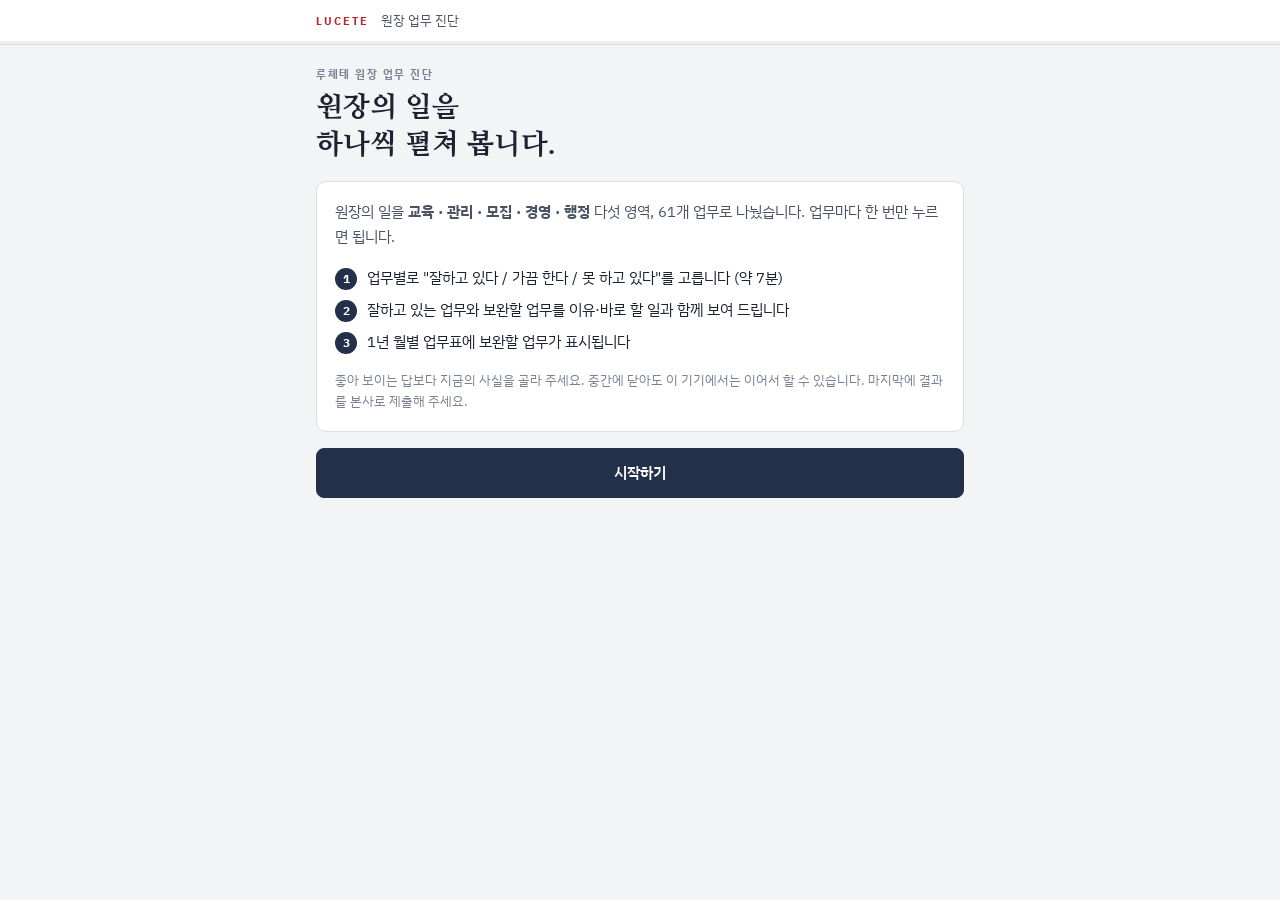
==== index.html @ 79c85198 "원장 업무 진단 앱 첫 버전 Co-Authored-By: Claude Opus 5.5 <noreply@anthropic.com> Claude-Session: https://clau" ====
<!doctype html>
<html lang="ko">
<head>
<meta charset="utf-8">
<meta name="viewport" content="width=device-width, initial-scale=1, viewport-fit=cover">
<title>루체테 원장 업무 진단</title>
<meta name="robots" content="noindex">
<link rel="preconnect" href="https://fonts.googleapis.com">
<link rel="preconnect" href="https://fonts.gstatic.com" crossorigin>
<link rel="stylesheet" href="https://fonts.googleapis.com/css2?family=IBM+Plex+Sans+KR:wght@400;500;600;700&family=Nanum+Myeongjo:wght@700;800&display=swap">
<link rel="stylesheet" href="style.css">
<style>:root{padding-top:env(safe-area-inset-top,0px);padding-bottom:env(safe-area-inset-bottom,0px)} body{margin:0}</style>
</head>
<body>
<div class="top"><div class="top-in"><span class="brand">LUCETE</span><span class="stage" id="stage">원장 업무 진단</span></div><div class="bar"><i id="bar" style="width:0%"></i></div></div>
<main class="wrap" id="app" aria-live="polite"></main>
<script src="config.js"></script>
<script src="content.js"></script>
<script src="app.js"></script>
</body>
</html>
---- style.css ----
/* Layout: 한 열 업무 점검표 — 업무 카드에 세 칸 답, 결과는 탭(진단·보완·월별표·보내기) */
:root {
  --bg: #F3F4F6; --paper: #FFFFFF; --ink: #1C2230; --ink-2: #4A5263; --ink-3: #7A8292;
  --line: #DADDE3; --line-2: #ECEEF1; --red: #B8262C; --red-soft: #FBEDEE; --navy: #22304A;
  --good: #1F7A5A; --good-soft: #E6F3EE; --mid: #A5640F; --mid-soft: #FBF1E2; --bad: #B8262C; --bad-soft: #FBEDEE;
  --on-navy: #FFFFFF;
  --font-body: "IBM Plex Sans KR", "Apple SD Gothic Neo", "Malgun Gothic", sans-serif;
  --font-display: "Nanum Myeongjo", "AppleMyungjo", "Batang", serif;
  --r: 10px;
}
@media (prefers-color-scheme: dark) {
  :root:not([data-theme="light"]) {
    --bg: #14161B; --paper: #1D2027; --ink: #ECEEF2; --ink-2: #B9BFCA; --ink-3: #868D9A;
    --line: #343844; --line-2: #272A32; --red: #E35A5F; --red-soft: #3A2124; --navy: #9DB1D6;
    --good: #5CC59B; --good-soft: #1C3229; --mid: #E1A24C; --mid-soft: #3A2E1C; --bad: #E35A5F; --bad-soft: #3A2124;
    --on-navy: #14161B; color-scheme: dark;
  }
}
:root[data-theme="dark"] {
  --bg: #14161B; --paper: #1D2027; --ink: #ECEEF2; --ink-2: #B9BFCA; --ink-3: #868D9A;
  --line: #343844; --line-2: #272A32; --red: #E35A5F; --red-soft: #3A2124; --navy: #9DB1D6;
  --good: #5CC59B; --good-soft: #1C3229; --mid: #E1A24C; --mid-soft: #3A2E1C; --bad: #E35A5F; --bad-soft: #3A2124;
  --on-navy: #14161B; color-scheme: dark;
}
* { box-sizing: border-box; }
html, body { background: var(--bg); }
body { color: var(--ink); font-family: var(--font-body); font-size: 15px; line-height: 1.65; -webkit-font-smoothing: antialiased; }
body::before { content: ""; position: fixed; inset: 0 0 auto; height: env(safe-area-inset-top, 0px); z-index: 10; background: var(--paper); }
button, input { font: inherit; color: inherit; }
.wrap { max-width: 680px; margin: 0 auto; padding-left: max(16px, env(safe-area-inset-left, 0px)); padding-right: max(16px, env(safe-area-inset-right, 0px)); padding-block: 20px 64px; }
.top { position: sticky; top: env(safe-area-inset-top, 0px); z-index: 5; background: var(--paper); border-bottom: 1px solid var(--line); }
.top-in { max-width: 680px; margin: 0 auto; padding-left: max(16px, env(safe-area-inset-left, 0px)); padding-right: max(16px, env(safe-area-inset-right, 0px)); padding-block: 10px; display: flex; align-items: center; gap: 12px; }
.brand { font-size: 11px; letter-spacing: .18em; font-weight: 700; color: var(--red); }
.stage { font-size: 13px; color: var(--ink-2); flex: 1; min-width: 0; white-space: nowrap; overflow: hidden; text-overflow: ellipsis; }
.bar { height: 3px; background: var(--line-2); } .bar i { display: block; height: 100%; background: var(--red); transition: width .3s; }
@media (prefers-reduced-motion: reduce) { .bar i { transition: none; } }
h1, h2, h3 { margin: 0; text-wrap: balance; }
h1 { font-family: var(--font-display); font-weight: 800; font-size: 28px; line-height: 1.35; }
h2 { font-family: var(--font-display); font-weight: 800; font-size: 22px; line-height: 1.4; }
h3 { font-size: 16px; font-weight: 700; line-height: 1.5; }
p { margin: 0; }
.eyebrow { font-size: 11px; letter-spacing: .14em; font-weight: 700; color: var(--ink-3); }
.muted { color: var(--ink-3); font-size: 13px; }
.lead { font-size: 15px; color: var(--ink-2); }
.stack { display: grid; gap: 16px; } .stack-s { display: grid; gap: 6px; }
.sheet { background: var(--paper); border: 1px solid var(--line); border-radius: var(--r); padding: 18px; }
.btn { appearance: none; border: 1px solid var(--line); background: var(--paper); border-radius: 8px; padding: 12px 18px; font-weight: 600; cursor: pointer; min-height: 46px; }
.btn.primary { background: var(--navy); border-color: var(--navy); color: var(--on-navy); }
.btn.red { background: var(--red); border-color: var(--red); color: #fff; }
.btn.block { width: 100%; }
.actions { display: flex; gap: 10px; } .actions .btn { flex: 1; }
button:focus-visible, input:focus-visible, summary:focus-visible { outline: 2px solid var(--red); outline-offset: 2px; }
.steps { display: grid; gap: 8px; }
.steps div { display: flex; gap: 10px; align-items: flex-start; font-size: 14.5px; }
.steps b { flex: none; width: 22px; height: 22px; border-radius: 50%; background: var(--navy); color: var(--on-navy); display: grid; place-items: center; font-size: 12px; margin-top: 2px; }
.field { display: grid; gap: 6px; }
.field label, .flabel { font-size: 13px; color: var(--ink-2); }
input[type=text] { width: 100%; border: 1px solid var(--line); border-radius: 8px; padding: 10px 12px; background: var(--paper); }
.seg { display: flex; flex-wrap: wrap; gap: 6px; }
.seg-b { border: 1px solid var(--line); background: var(--paper); border-radius: 8px; padding: 9px 14px; cursor: pointer; font-size: 14px; }
.seg-b.on { background: var(--navy); border-color: var(--navy); color: var(--on-navy); }

/* 진단 */
.area-tabs { display: flex; gap: 4px; }
.at { flex: 1; text-align: center; font-size: 12.5px; padding: 6px 0; border-radius: 6px; background: var(--line-2); color: var(--ink-3); font-weight: 600; }
.at.done { background: var(--good-soft); color: var(--good); }
.at.on { background: var(--navy); color: var(--on-navy); }
.tasks { display: grid; gap: 10px; }
.grp { font-size: 12px; font-weight: 700; color: var(--red); letter-spacing: .06em; margin-top: 8px; }
.task { background: var(--paper); border: 1px solid var(--line); border-radius: var(--r); padding: 14px; display: grid; gap: 10px; }
.task.miss { border-color: var(--bad); box-shadow: 0 0 0 1px var(--bad); }
.task-h { display: flex; justify-content: space-between; gap: 8px; align-items: center; }
.tid { font-size: 11px; font-weight: 700; color: var(--ink-3); letter-spacing: .06em; }
.freq { font-size: 11.5px; color: var(--ink-2); background: var(--line-2); border-radius: 4px; padding: 1px 7px; white-space: nowrap; }
.task-t { font-size: 15px; font-weight: 500; }
.ans { display: grid; grid-template-columns: repeat(3, 1fr); gap: 6px; }
.ans:has(.na), .ans.four { grid-template-columns: repeat(2, 1fr); }
@media (min-width: 520px) { .ans.four { grid-template-columns: repeat(4, 1fr); } }
.ab { border: 1px solid var(--line); background: var(--paper); border-radius: 8px; padding: 9px 4px; font-size: 13.5px; font-weight: 600; cursor: pointer; min-height: 42px; color: var(--ink-2); }
.ab.good.on { background: var(--good); border-color: var(--good); color: #fff; }
.ab.mid.on { background: var(--mid); border-color: var(--mid); color: #fff; }
.ab.bad.on { background: var(--bad); border-color: var(--bad); color: #fff; }
.ab.na.on { background: var(--ink-3); border-color: var(--ink-3); color: #fff; }
.flag { font-size: 13.5px; border-radius: 8px; padding: 10px 12px; }
.bad-f { background: var(--bad-soft); color: var(--bad); }

/* 결과 */
.tabs { display: grid; grid-template-columns: repeat(4, 1fr); gap: 4px; background: var(--line-2); padding: 4px; border-radius: 10px; margin-bottom: 16px; }
.tab { border: 0; background: transparent; padding: 9px 2px; border-radius: 7px; font-size: 13px; font-weight: 600; color: var(--ink-2); cursor: pointer; }
.tab.on { background: var(--paper); color: var(--ink); box-shadow: 0 1px 2px rgba(0,0,0,.08); }
.score-card { display: flex; gap: 18px; align-items: center; background: var(--navy); color: var(--on-navy); border-radius: var(--r); padding: 18px 20px; flex-wrap: wrap; }
.score { display: flex; align-items: baseline; gap: 4px; }
.score .num { font-family: var(--font-display); font-size: 52px; font-weight: 800; line-height: 1; font-variant-numeric: tabular-nums; }
.score .of { opacity: .7; }
.score-meta { display: grid; gap: 8px; min-width: 0; flex: 1; }
.cnt { display: flex; flex-wrap: wrap; gap: 6px; }
.c { font-size: 12.5px; font-weight: 700; padding: 3px 9px; border-radius: 999px; background: var(--paper); }
.c.good { color: var(--good); } .c.mid { color: var(--mid); } .c.bad { color: var(--bad); }
.hbars { display: grid; gap: 10px; }
.hb { display: grid; grid-template-columns: 52px 1fr 36px; gap: 10px; align-items: center; font-size: 14px; }
.hb-t { height: 10px; background: var(--line-2); border-radius: 5px; overflow: hidden; }
.hb-t i { display: block; height: 100%; background: var(--navy); border-radius: 5px; }
.hb-t i.w { background: var(--bad); } .hb-t i.s { background: var(--good); }
.hb-v { text-align: right; font-weight: 700; font-variant-numeric: tabular-nums; }
details.ref { border: 1px solid var(--line); border-radius: 8px; }
details.ref summary { cursor: pointer; padding: 11px 14px; font-weight: 600; font-size: 14px; list-style: none; display: flex; gap: 8px; align-items: center; }
details.ref summary::-webkit-details-marker { display: none; }
details.ref summary::after { content: "+"; margin-left: auto; color: var(--ink-3); }
details.ref[open] summary::after { content: "−"; }
details.ref .rb { padding: 0 14px 14px; display: grid; gap: 10px; }
.kind { font-size: 11.5px; font-weight: 700; color: var(--good); background: var(--good-soft); border-radius: 4px; padding: 1px 7px; }
ul.ok { margin: 0; padding-left: 18px; font-size: 14px; color: var(--ink-2); display: grid; gap: 4px; }
.keep { font-size: 13px; color: var(--good); background: var(--good-soft); border-radius: 6px; padding: 8px 10px; }
.pick { display: flex; flex-wrap: wrap; gap: 6px; }
.pill { border: 1px solid var(--line); background: var(--paper); border-radius: 999px; padding: 7px 12px; font-size: 13.5px; cursor: pointer; }
.pill.on { background: var(--navy); border-color: var(--navy); color: var(--on-navy); }
.fix { background: var(--paper); border: 1px solid var(--line); border-radius: var(--r); padding: 16px; display: grid; gap: 10px; }
.fix.bad { border-top: 3px solid var(--bad); } .fix.mid { border-top: 3px solid var(--mid); }
.fix-h { display: flex; flex-wrap: wrap; gap: 8px; align-items: center; }
.lvl { font-size: 12px; font-weight: 700; border-radius: 4px; padding: 2px 8px; }
.lvl.bad { background: var(--bad-soft); color: var(--bad); } .lvl.mid { background: var(--mid-soft); color: var(--mid); } .lvl.pri { background: var(--navy); color: var(--on-navy); }
.fx { display: grid; gap: 2px; font-size: 14.5px; color: var(--ink-2); }
.fx-k { font-size: 12px; font-weight: 700; color: var(--ink); }
.fx.todo { background: var(--bg); border-radius: 8px; padding: 10px 12px; }
.fx.todo p:last-child { color: var(--ink); font-weight: 500; }
.res { font-size: 13px; color: var(--ink-3); display: flex; gap: 8px; flex-wrap: wrap; }
.res span { font-weight: 700; color: var(--ink-2); }
.legend { display: flex; flex-wrap: wrap; gap: 6px; }
.chips { display: flex; flex-wrap: wrap; gap: 6px; }
.ch { font-size: 13px; border-radius: 6px; padding: 4px 9px; background: var(--line-2); color: var(--ink-2); border: 1px solid transparent; }
.ch.good { background: var(--good-soft); color: var(--good); }
.ch.mid { background: var(--mid-soft); color: var(--mid); font-weight: 600; }
.ch.bad { background: var(--bad-soft); color: var(--bad); font-weight: 700; border-color: var(--bad); }
.rec { display: grid; gap: 6px; }
.rec-k { font-size: 12.5px; font-weight: 700; color: var(--ink-3); }
.months { display: grid; grid-template-columns: repeat(auto-fill, minmax(200px, 1fr)); gap: 10px; }
.mon { background: var(--paper); border: 1px solid var(--line); border-radius: var(--r); padding: 12px; display: grid; gap: 8px; align-content: start; }
.mon.now { border-color: var(--red); box-shadow: 0 0 0 1px var(--red); }
.mon-h { display: flex; justify-content: space-between; align-items: center; }
.mon-h b { font-size: 16px; }
.nowtag { font-size: 11px; font-weight: 700; color: #fff; background: var(--red); border-radius: 4px; padding: 1px 6px; }
pre.summary { white-space: pre-wrap; word-break: keep-all; overflow-wrap: anywhere; background: var(--paper); border: 1px solid var(--line); border-radius: 8px; padding: 14px; font-size: 12.5px; line-height: 1.6; max-height: 380px; overflow-y: auto; font-family: var(--font-body); margin: 0; }
.toast { position: fixed; left: 50%; transform: translateX(-50%); bottom: calc(20px + env(safe-area-inset-bottom, 0px)); background: var(--ink); color: var(--paper); padding: 10px 16px; border-radius: 8px; font-size: 14px; z-index: 20; max-width: calc(100% - 32px); }
.confirm { background: var(--mid-soft); border-radius: 8px; padding: 12px; display: grid; gap: 10px; font-size: 14px; }
@media (max-width: 420px) {
  h1 { font-size: 24px; }
  .tab { font-size: 12px; }
  .ab { font-size: 12.5px; }
}

.good-f { background: var(--good-soft); color: var(--good); }
.btn:disabled { opacity: .5; cursor: not-allowed; }
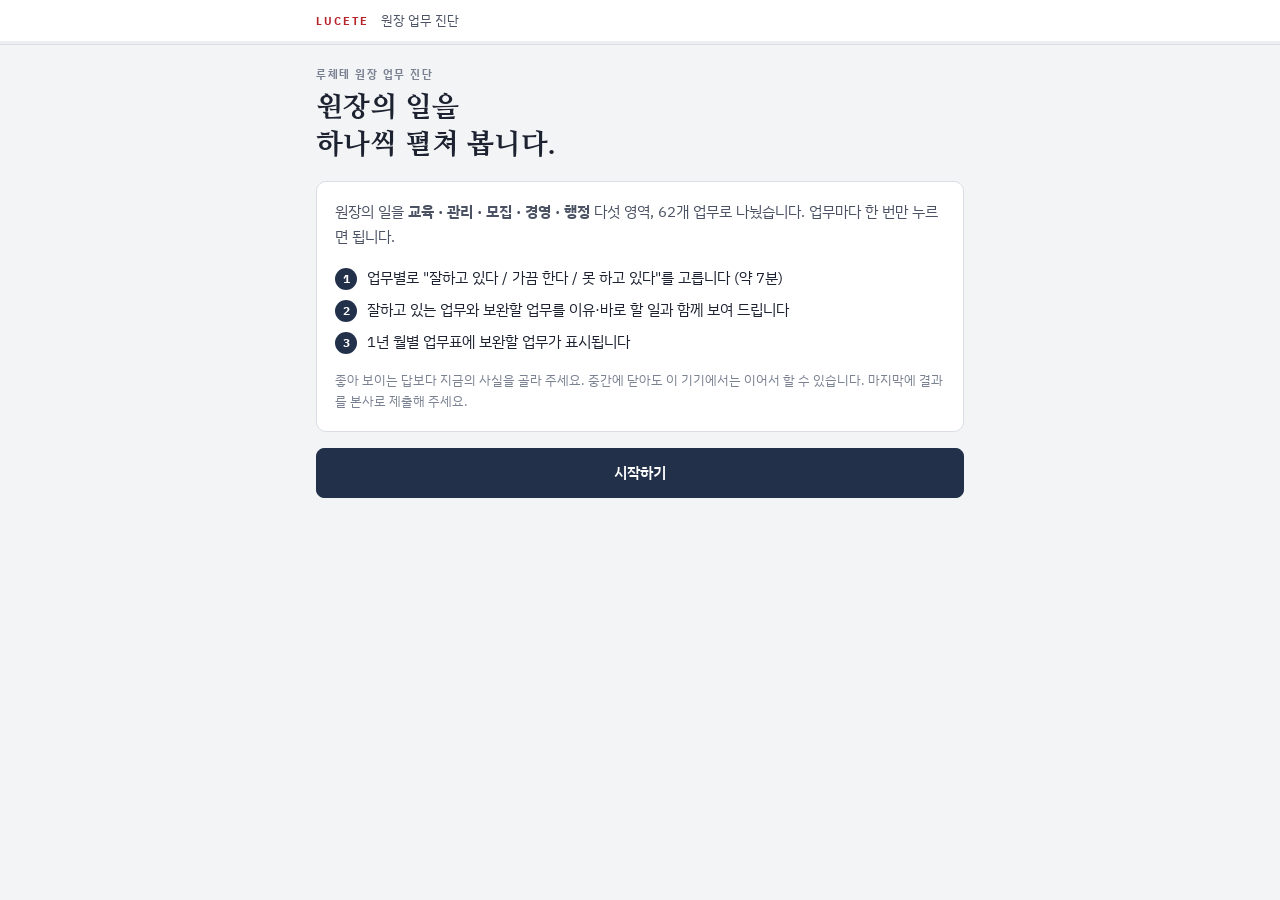
==== commit 8d173b15: "E1 레슨플랜 세션별 추가, M14 학원 자체 워크숍 추가, A3 게시 문구 추가 Co-Authored-By: Claude Opus 5.5 <noreply@anthropic.com" ====
--- a/index.html
+++ b/index.html
@@ -8,14 +8,14 @@
 <link rel="preconnect" href="https://fonts.googleapis.com">
 <link rel="preconnect" href="https://fonts.gstatic.com" crossorigin>
 <link rel="stylesheet" href="https://fonts.googleapis.com/css2?family=IBM+Plex+Sans+KR:wght@400;500;600;700&family=Nanum+Myeongjo:wght@700;800&display=swap">
-<link rel="stylesheet" href="style.css">
+<link rel="stylesheet" href="style.css?v=202610300901">
 <style>:root{padding-top:env(safe-area-inset-top,0px);padding-bottom:env(safe-area-inset-bottom,0px)} body{margin:0}</style>
 </head>
 <body>
 <div class="top"><div class="top-in"><span class="brand">LUCETE</span><span class="stage" id="stage">원장 업무 진단</span></div><div class="bar"><i id="bar" style="width:0%"></i></div></div>
 <main class="wrap" id="app" aria-live="polite"></main>
-<script src="config.js"></script>
-<script src="content.js"></script>
-<script src="app.js"></script>
+<script src="config.js?v=202610300901"></script>
+<script src="content.js?v=202610300901"></script>
+<script src="app.js?v=202610300901"></script>
 </body>
 </html>
--- a/style.css
+++ b/style.css
@@ -95,7 +95,7 @@
 .score .of { opacity: .7; }
 .score-meta { display: grid; gap: 8px; min-width: 0; flex: 1; }
 .cnt { display: flex; flex-wrap: wrap; gap: 6px; }
-.c { font-size: 12.5px; font-weight: 700; padding: 3px 9px; border-radius: 999px; background: var(--paper); }
+.c { font-size: 12.5px; font-weight: 700; padding: 3px 9px; border-radius: 999px; background: var(--paper); color: var(--ink); }
 .c.good { color: var(--good); } .c.mid { color: var(--mid); } .c.bad { color: var(--bad); }
 .hbars { display: grid; gap: 10px; }
 .hb { display: grid; grid-template-columns: 52px 1fr 36px; gap: 10px; align-items: center; font-size: 14px; }
